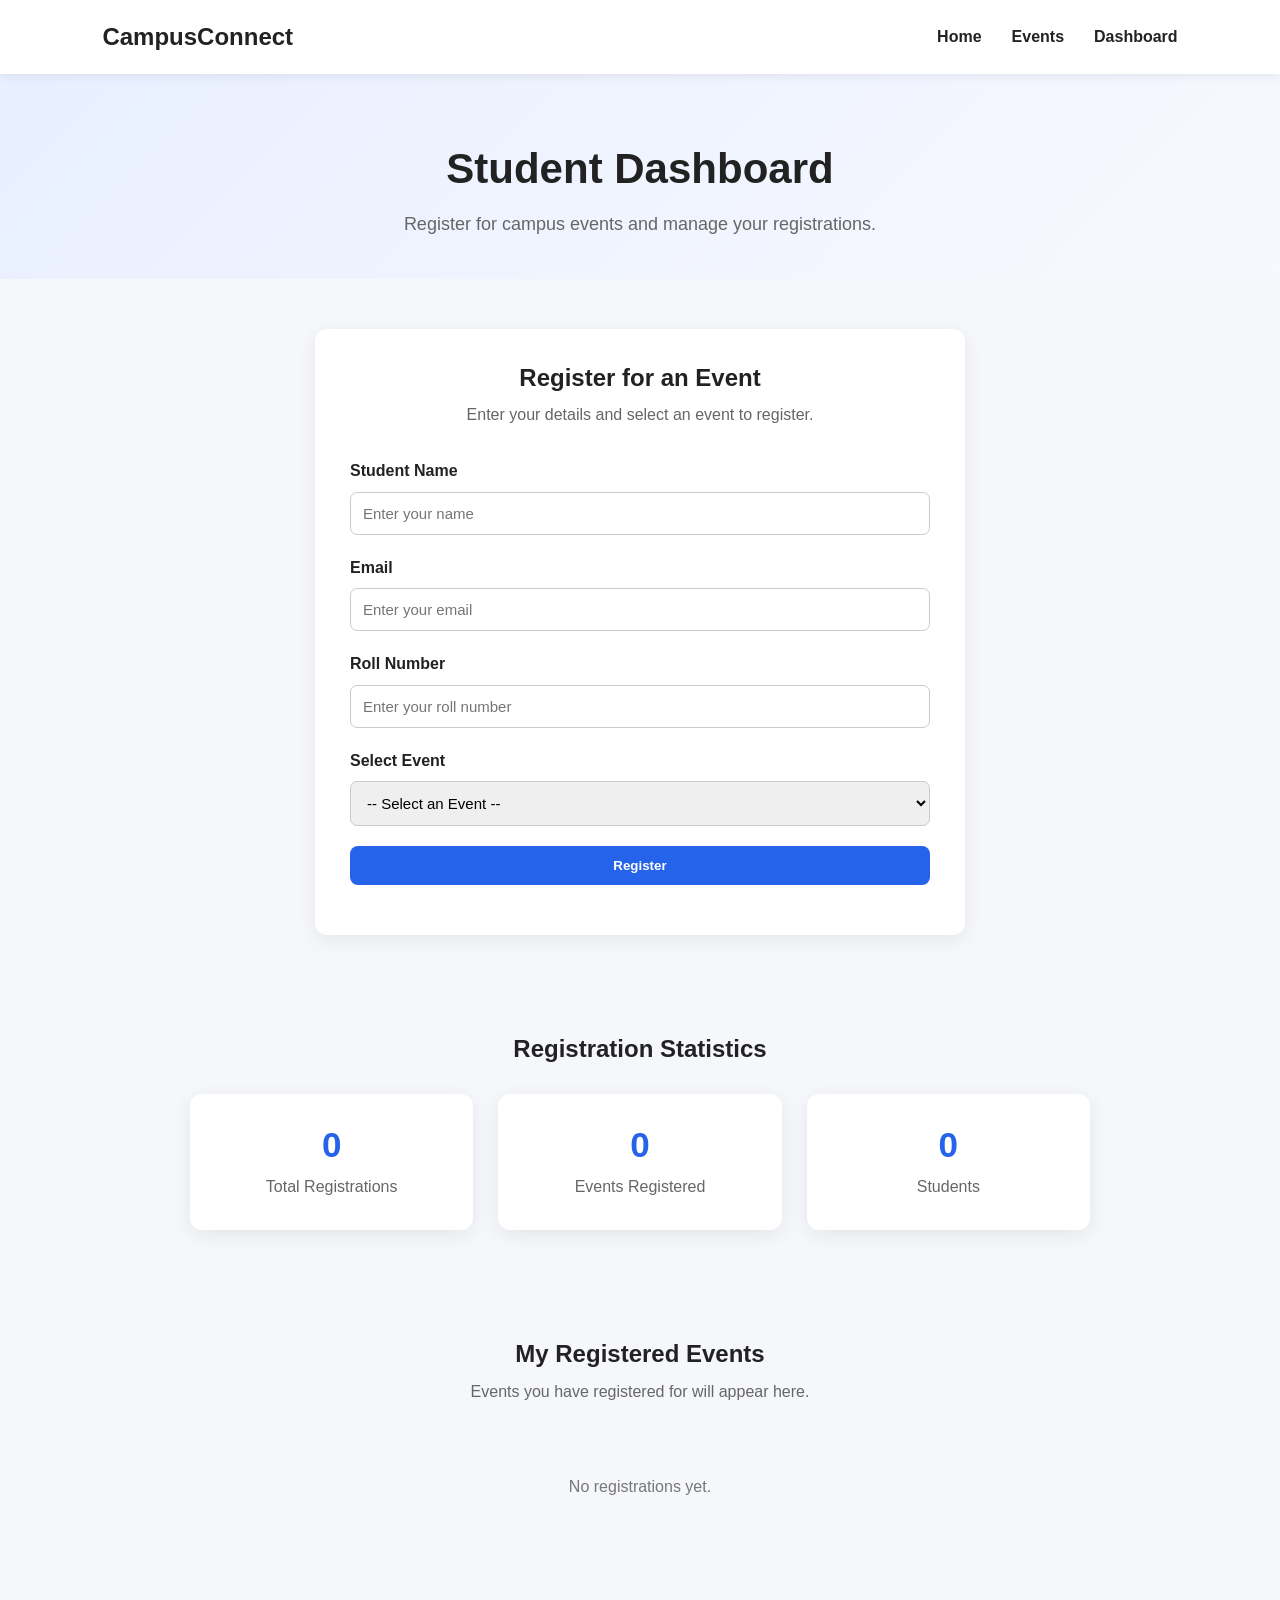
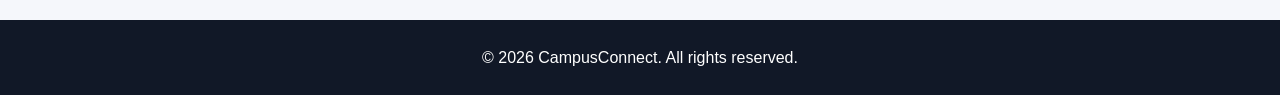
==== dashboard.html @ 4bb059a2 "Add student registration and dashboard" ====
<!DOCTYPE html>
<html lang="en">
<head>
    <meta charset="UTF-8">
    <meta name="viewport" content="width=device-width, initial-scale=1.0">

    <title>Student Dashboard - CampusConnect</title>

    <link rel="stylesheet" href="css/style.css">
    <link rel="stylesheet" href="css/dashboard.css">
</head>

<body>

    <!-- Navigation -->
    <nav class="navbar">
        <div class="logo">CampusConnect</div>

        <div class="nav-links">
            <a href="index.html">Home</a>
            <a href="events.html">Events</a>
            <a href="dashboard.html">Dashboard</a>
        </div>
    </nav>


    <!-- Dashboard Header -->
    <section class="dashboard-header">

        <h1>Student Dashboard</h1>

        <p>
            Register for campus events and manage your registrations.
        </p>

    </section>


    <!-- Registration Section -->
    <section class="registration-section">

        <div class="registration-card">

            <h2>Register for an Event</h2>

            <p class="form-description">
                Enter your details and select an event to register.
            </p>

            <form id="registrationForm">

                <div class="form-group">

                    <label for="studentName">
                        Student Name
                    </label>

                    <input
                        type="text"
                        id="studentName"
                        placeholder="Enter your name"
                        required
                    >

                </div>


                <div class="form-group">

                    <label for="studentEmail">
                        Email
                    </label>

                    <input
                        type="email"
                        id="studentEmail"
                        placeholder="Enter your email"
                        required
                    >

                </div>


                <div class="form-group">

                    <label for="rollNumber">
                        Roll Number
                    </label>

                    <input
                        type="text"
                        id="rollNumber"
                        placeholder="Enter your roll number"
                        required
                    >

                </div>


                <div class="form-group">

                    <label for="eventSelect">
                        Select Event
                    </label>

                    <select id="eventSelect" required>

                        <option value="">
                            -- Select an Event --
                        </option>

                        <option value="CodeSprint 2026">
                            CodeSprint 2026
                        </option>

                        <option value="Campus Beats">
                            Campus Beats
                        </option>

                        <option value="AI Future Lab">
                            AI Future Lab
                        </option>

                        <option value="Inter College Cricket">
                            Inter College Cricket
                        </option>

                        <option value="Web Development Bootcamp">
                            Web Development Bootcamp
                        </option>

                        <option value="Photography Workshop">
                            Photography Workshop
                        </option>

                    </select>

                </div>


                <button type="submit" class="btn">
                    Register
                </button>

            </form>

            <p id="registrationMessage" class="registration-message"></p>

        </div>

    </section>


    <!-- Statistics -->
    <section class="statistics-section">

        <h2>Registration Statistics</h2>

        <div class="statistics-grid">

            <div class="stat-card">
                <h3 id="totalRegistrations">0</h3>
                <p>Total Registrations</p>
            </div>

            <div class="stat-card">
                <h3 id="uniqueEvents">0</h3>
                <p>Events Registered</p>
            </div>

            <div class="stat-card">
                <h3 id="studentCount">0</h3>
                <p>Students</p>
            </div>

        </div>

    </section>


    <!-- Registered Events -->
    <section class="registered-section">

        <h2>My Registered Events</h2>

        <p class="section-text">
            Events you have registered for will appear here.
        </p>

        <div id="registeredEvents" class="registered-events">

        </div>

        <p id="emptyMessage" class="empty-message">
            No registrations yet.
        </p>

    </section>


    <!-- Footer -->
    <footer>

        <p>
            © 2026 CampusConnect. All rights reserved.
        </p>

    </footer>


    <script src="js/dashboard.js"></script>

</body>

</html>
---- css/style.css ----
/* ================================
   General Styles
================================ */

* {
    margin: 0;
    padding: 0;
    box-sizing: border-box;
}

body {
    font-family: Arial, sans-serif;
    background-color: #f5f7fb;
    color: #222;
    line-height: 1.6;
}

a {
    text-decoration: none;
    color: inherit;
}

h1,
h2,
h3 {
    line-height: 1.2;
}


/* ================================
   Navigation Bar
================================ */

.navbar {
    background-color: #ffffff;

    display: flex;
    justify-content: space-between;
    align-items: center;

    padding: 18px 8%;

    box-shadow: 0 2px 10px rgba(0, 0, 0, 0.08);

    position: sticky;
    top: 0;

    z-index: 100;
}

.logo {
    font-size: 24px;
    font-weight: bold;
}

.nav-links {
    display: flex;
    gap: 30px;
}

.nav-links a {
    font-weight: 600;
    transition: 0.3s;
}

.nav-links a:hover {
    opacity: 0.6;
}


/* ================================
   Hero Section
================================ */

.hero {
    min-height: 500px;

    display: flex;
    justify-content: center;
    align-items: center;

    text-align: center;

    padding: 60px 20px;

    background: linear-gradient(
        135deg,
        #e8efff,
        #f8f9ff
    );
}

.hero-content {
    max-width: 750px;
}

.hero h1 {
    font-size: 52px;
    margin-bottom: 20px;
}

.hero p {
    font-size: 19px;
    color: #555;

    margin-bottom: 30px;
}


/* ================================
   Buttons
================================ */

.btn {
    display: inline-block;

    padding: 12px 24px;

    background-color: #2563eb;

    color: white;

    border-radius: 8px;

    font-weight: bold;

    border: none;

    cursor: pointer;

    transition: 0.3s;
}

.btn:hover {
    transform: translateY(-2px);

    opacity: 0.9;
}


/* ================================
   Section Common Styles
================================ */

.categories,
.events-section {
    padding: 70px 8%;
}

.categories h2,
.events-section h2 {
    text-align: center;

    font-size: 34px;

    margin-bottom: 10px;
}

.section-text {
    text-align: center;

    color: #666;

    margin-bottom: 40px;
}


/* ================================
   Category Grid
================================ */

.category-grid {
    display: grid;

    grid-template-columns:
        repeat(4, 1fr);

    gap: 25px;
}

.category-card {
    background-color: white;

    padding: 30px;

    border-radius: 12px;

    text-align: center;

    box-shadow:
        0 5px 20px
        rgba(0, 0, 0, 0.07);

    transition: 0.3s;
}

.category-card:hover {
    transform: translateY(-5px);
}

.category-icon {
    font-size: 40px;

    margin-bottom: 15px;
}

.category-card h3 {
    margin-bottom: 10px;
}

.category-card p {
    color: #666;

    font-size: 14px;
}


/* ================================
   Event Grid
================================ */

.event-grid {
    display: grid;

    grid-template-columns:
        repeat(3, 1fr);

    gap: 25px;
}

.event-card {
    background-color: white;

    padding: 30px;

    border-radius: 12px;

    box-shadow:
        0 5px 20px
        rgba(0, 0, 0, 0.07);

    transition: 0.3s;
}

.event-card:hover {
    transform: translateY(-5px);
}

.event-date {
    display: inline-block;

    padding: 6px 12px;

    background-color: #e8efff;

    color: #2563eb;

    border-radius: 20px;

    font-size: 13px;

    font-weight: bold;

    margin-bottom: 15px;
}

.event-card h3 {
    font-size: 22px;

    margin-bottom: 10px;
}

.event-category {
    font-weight: bold;

    margin-bottom: 12px;
}

.event-card > p:not(.event-category) {
    color: #666;

    margin-bottom: 20px;
}


/* ================================
   Footer
================================ */

footer {
    background-color: #111827;

    color: white;

    text-align: center;

    padding: 25px;

    margin-top: 30px;
}


/* ================================
   Original Responsive Design
================================ */

@media (max-width: 900px) {

    .category-grid {
        grid-template-columns:
            repeat(2, 1fr);
    }

    .event-grid {
        grid-template-columns:
            repeat(2, 1fr);
    }

    .hero h1 {
        font-size: 42px;
    }
}


/* ================================
   Member 2 - Responsive UI
================================ */

@media (max-width: 768px) {

    .navbar {
        flex-direction: column;
        gap: 15px;
        padding: 15px;
    }

    .nav-links {
        flex-direction: column;
        gap: 10px;
        text-align: center;
    }

    .hero {
        padding: 50px 20px;
        text-align: center;
    }

    .hero h1 {
        font-size: 32px;
    }

    .hero p {
        font-size: 16px;
    }

    .categories {
        grid-template-columns: 1fr;
        padding: 20px;
    }

    .event-grid {
        grid-template-columns: 1fr;
        padding: 20px;
    }

    .event-card {
        width: 100%;
    }

    .btn {
        width: 100%;
        text-align: center;
    }
}


/* ================================
   Small Mobile Devices
================================ */

@media (max-width: 600px) {

    .navbar {
        flex-direction: column;
        gap: 15px;
    }

    .nav-links {
        gap: 15px;
        font-size: 14px;
    }

    .hero {
        min-height: 400px;
        padding: 40px 15px;
    }

    .hero h1 {
        font-size: 34px;
    }

    .hero p {
        font-size: 16px;
    }

    .category-grid,
    .event-grid {
        grid-template-columns: 1fr;
    }

    .categories,
    .events-section {
        padding: 50px 5%;
    }

    .event-card {
        padding: 15px;
    }
}


/* ================================
   Extra Small Mobile Devices
================================ */

@media (max-width: 480px) {

    .hero h1 {
        font-size: 26px;
    }

    .hero p {
        font-size: 14px;
    }

    .navbar {
        padding: 10px;
    }

    .nav-links {
        gap: 8px;
    }
}


/* =========================================
   MEMBER 3 - SEARCH AND EVENT DETAILS
========================================= */

.event-controls {
    max-width: 1000px;
    margin: 40px auto 20px;
    padding: 20px;
    text-align: center;
}

.event-controls h2 {
    margin-bottom: 20px;
}

#searchInput {
    width: 100%;
    max-width: 600px;
    padding: 14px 18px;
    border: 1px solid #ccc;
    border-radius: 8px;
    font-size: 16px;
    margin-bottom: 20px;
}

.filter-buttons {
    display: flex;
    justify-content: center;
    flex-wrap: wrap;
    gap: 10px;
}

.filter-btn {
    padding: 10px 18px;
    border: none;
    border-radius: 6px;
    cursor: pointer;
    background: #eee;
    font-size: 15px;
}

.filter-btn:hover {
    opacity: 0.8;
}

.filter-btn.active {
    background: #333;
    color: white;
}

.details-btn {
    border: none;
    cursor: pointer;
    margin-right: 8px;
}

.no-results {
    display: none;
    text-align: center;
    font-size: 18px;
    margin: 30px 0;
}


/* ================================
   Event Details Popup
================================ */

.details-modal {
    display: none;
    position: fixed;
    inset: 0;
    background: rgba(0, 0, 0, 0.6);
    justify-content: center;
    align-items: center;
    padding: 20px;
    z-index: 1000;
}

.details-box {
    position: relative;
    width: 100%;
    max-width: 500px;
    background: white;
    padding: 30px;
    border-radius: 10px;
    text-align: center;
}

.details-box h2 {
    margin-bottom: 15px;
}

.details-box p {
    margin: 10px 0;
}

.close-btn {
    position: absolute;
    top: 10px;
    right: 15px;
    border: none;
    background: none;
    font-size: 28px;
    cursor: pointer;
}


/* ================================
   Member 3 - Mobile Details
================================ */

@media (max-width: 600px) {

    .event-controls {
        padding: 15px;
    }

    #searchInput {
        font-size: 14px;
    }

    .filter-buttons {
        flex-direction: column;
        align-items: stretch;
    }

    .filter-btn {
        width: 100%;
    }

    .details-box {
        padding: 25px 20px;
    }
}
---- css/dashboard.css ----
/* =========================================
   MEMBER 4 - STUDENT DASHBOARD
========================================= */


/* Dashboard Header */

.dashboard-header {
    text-align: center;
    padding: 70px 20px 40px;
    background: linear-gradient(
        135deg,
        #e8efff,
        #f8f9ff
    );
}

.dashboard-header h1 {
    font-size: 42px;
    margin-bottom: 15px;
}

.dashboard-header p {
    color: #666;
    font-size: 18px;
}


/* Registration Section */

.registration-section {
    padding: 50px 8%;
}

.registration-card {
    max-width: 650px;
    margin: auto;

    background-color: white;

    padding: 35px;

    border-radius: 12px;

    box-shadow:
        0 5px 20px
        rgba(0, 0, 0, 0.07);
}

.registration-card h2 {
    text-align: center;
    margin-bottom: 10px;
}

.form-description {
    text-align: center;
    color: #666;
    margin-bottom: 30px;
}


/* Form */

.form-group {
    margin-bottom: 20px;
}

.form-group label {
    display: block;

    font-weight: bold;

    margin-bottom: 8px;
}

.form-group input,
.form-group select {
    width: 100%;

    padding: 12px;

    border: 1px solid #ccc;

    border-radius: 7px;

    font-size: 15px;

    outline: none;
}

.form-group input:focus,
.form-group select:focus {
    border-color: #2563eb;
}

.registration-card .btn {
    width: 100%;
}


/* Registration Message */

.registration-message {
    text-align: center;

    margin-top: 15px;

    font-weight: bold;
}


/* Statistics */

.statistics-section {
    padding: 50px 8%;

    background-color: #f5f7fb;
}

.statistics-section h2 {
    text-align: center;

    margin-bottom: 30px;
}

.statistics-grid {
    max-width: 900px;

    margin: auto;

    display: grid;

    grid-template-columns:
        repeat(3, 1fr);

    gap: 25px;
}

.stat-card {
    background-color: white;

    padding: 30px;

    text-align: center;

    border-radius: 12px;

    box-shadow:
        0 5px 20px
        rgba(0, 0, 0, 0.07);
}

.stat-card h3 {
    font-size: 35px;

    color: #2563eb;

    margin-bottom: 8px;
}

.stat-card p {
    color: #666;
}


/* Registered Events */

.registered-section {
    padding: 60px 8%;
}

.registered-section h2 {
    text-align: center;

    margin-bottom: 10px;
}

.registered-events {
    max-width: 900px;

    margin: 30px auto;

    display: grid;

    grid-template-columns:
        repeat(2, 1fr);

    gap: 20px;
}

.registered-card {
    background-color: white;

    padding: 25px;

    border-radius: 10px;

    box-shadow:
        0 5px 20px
        rgba(0, 0, 0, 0.07);
}

.registered-card h3 {
    margin-bottom: 12px;
}

.registered-card p {
    color: #666;

    margin: 6px 0;
}

.unregister-btn {
    margin-top: 15px;

    padding: 9px 15px;

    border: none;

    border-radius: 6px;

    cursor: pointer;

    background-color: #dc2626;

    color: white;

    font-weight: bold;
}

.unregister-btn:hover {
    opacity: 0.85;
}


/* Empty Message */

.empty-message {
    text-align: center;

    color: #777;

    margin: 30px;
}


/* Mobile */

@media (max-width: 700px) {

    .dashboard-header h1 {
        font-size: 32px;
    }

    .registration-section,
    .statistics-section,
    .registered-section {
        padding: 40px 5%;
    }

    .registration-card {
        padding: 25px;
    }

    .statistics-grid {
        grid-template-columns: 1fr;
    }

    .registered-events {
        grid-template-columns: 1fr;
    }
}
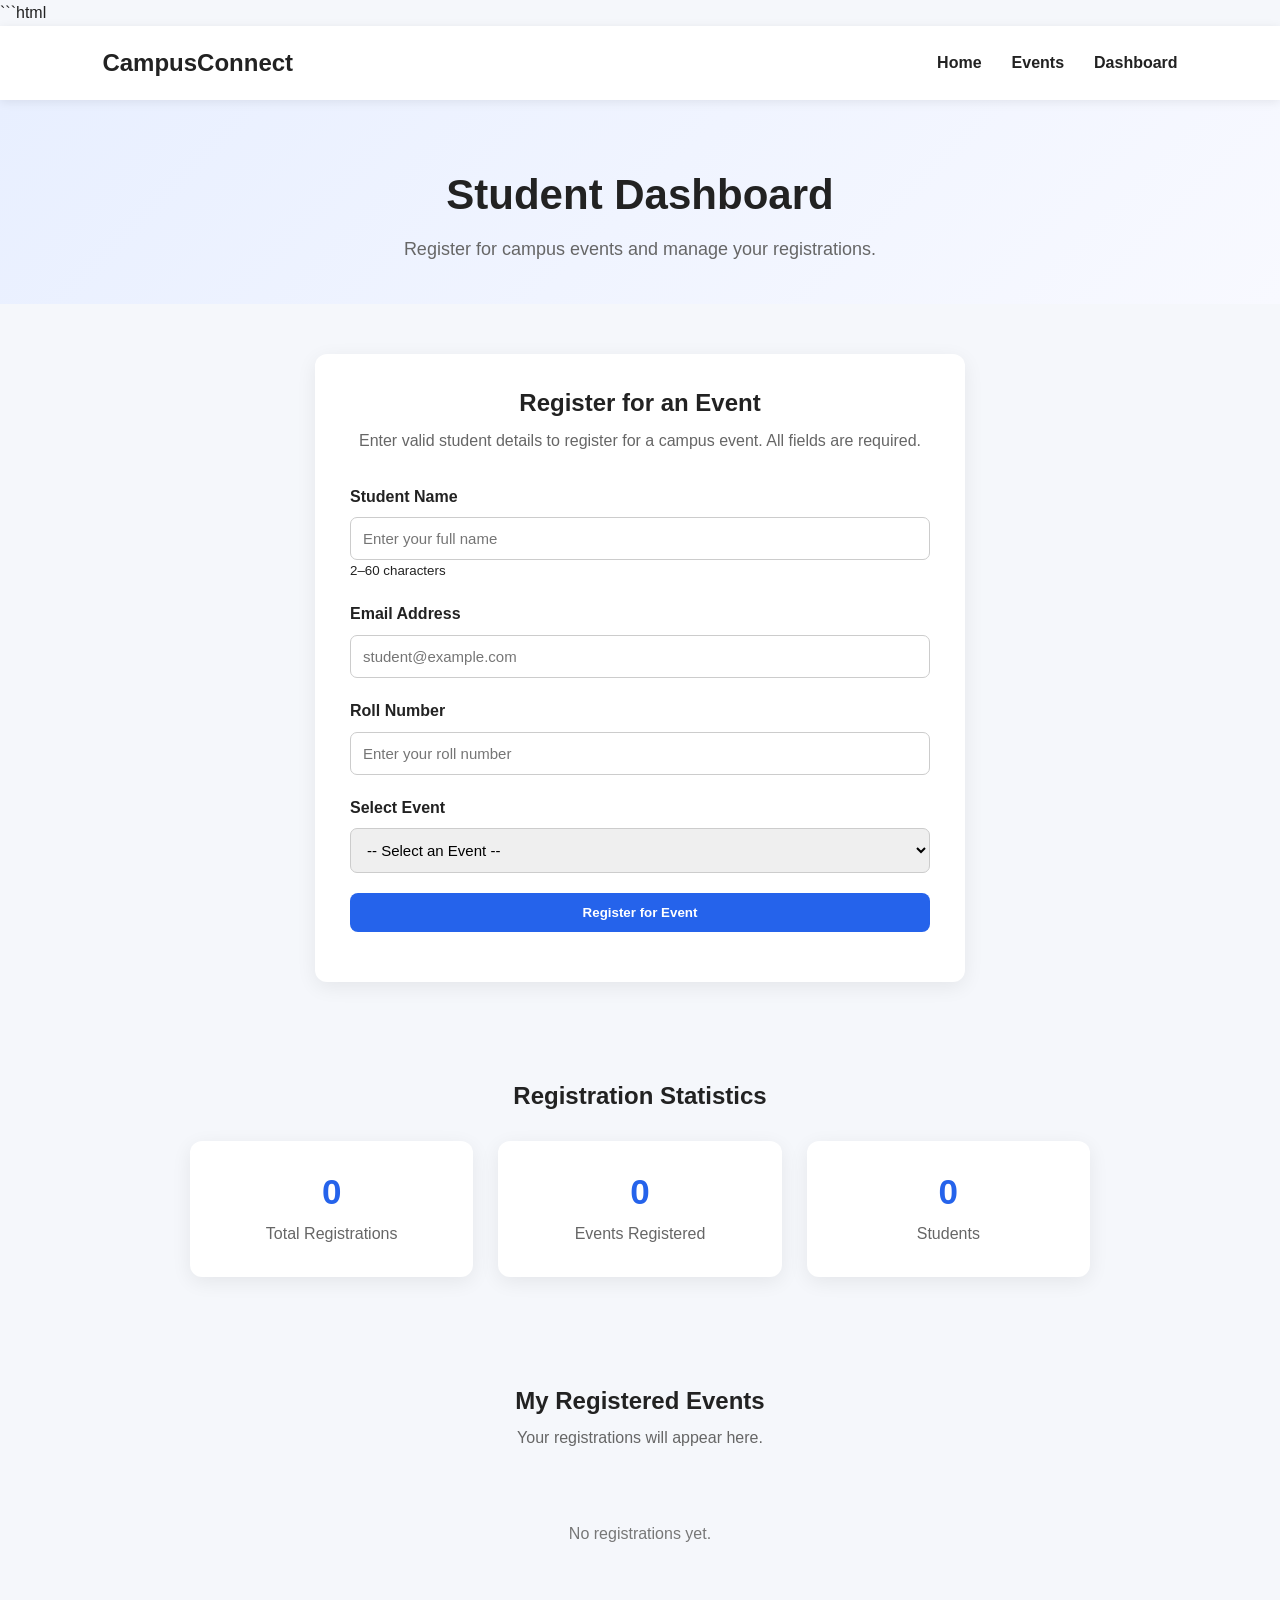
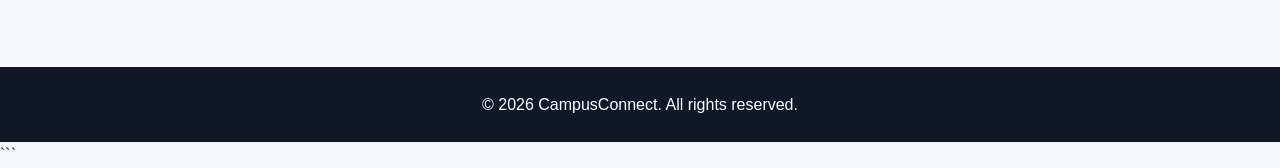
==== commit 197eb83e: "Improve dashboard registration validation" ====
--- a/dashboard.html
+++ b/dashboard.html
@@ -1,3 +1,4 @@
+```html
 <!DOCTYPE html>
 <html lang="en">
 <head>
@@ -23,137 +24,99 @@
         </div>
     </nav>
 
-
     <!-- Dashboard Header -->
     <section class="dashboard-header">
-
         <h1>Student Dashboard</h1>
-
-        <p>
-            Register for campus events and manage your registrations.
-        </p>
-
+        <p>Register for campus events and manage your registrations.</p>
     </section>
-
 
     <!-- Registration Section -->
     <section class="registration-section">
-
         <div class="registration-card">
 
             <h2>Register for an Event</h2>
 
             <p class="form-description">
-                Enter your details and select an event to register.
+                Enter valid student details to register for a campus event.
+                All fields are required.
             </p>
 
-            <form id="registrationForm">
+            <form id="registrationForm" novalidate>
 
                 <div class="form-group">
-
-                    <label for="studentName">
-                        Student Name
-                    </label>
-
+                    <label for="studentName">Student Name</label>
                     <input
                         type="text"
                         id="studentName"
-                        placeholder="Enter your name"
+                        name="studentName"
+                        placeholder="Enter your full name"
+                        minlength="2"
+                        maxlength="60"
+                        autocomplete="name"
                         required
                     >
-
+                    <small id="nameHint" class="field-hint">
+                        2–60 characters
+                    </small>
                 </div>
 
-
                 <div class="form-group">
-
-                    <label for="studentEmail">
-                        Email
-                    </label>
-
+                    <label for="studentEmail">Email Address</label>
                     <input
                         type="email"
                         id="studentEmail"
-                        placeholder="Enter your email"
+                        name="studentEmail"
+                        placeholder="student@example.com"
+                        autocomplete="email"
                         required
                     >
-
                 </div>
 
-
                 <div class="form-group">
-
-                    <label for="rollNumber">
-                        Roll Number
-                    </label>
-
+                    <label for="rollNumber">Roll Number</label>
                     <input
                         type="text"
                         id="rollNumber"
+                        name="rollNumber"
                         placeholder="Enter your roll number"
+                        minlength="2"
+                        maxlength="20"
+                        autocomplete="off"
                         required
                     >
-
                 </div>
 
-
                 <div class="form-group">
-
-                    <label for="eventSelect">
-                        Select Event
-                    </label>
-
-                    <select id="eventSelect" required>
-
-                        <option value="">
-                            -- Select an Event --
-                        </option>
-
-                        <option value="CodeSprint 2026">
-                            CodeSprint 2026
-                        </option>
-
-                        <option value="Campus Beats">
-                            Campus Beats
-                        </option>
-
-                        <option value="AI Future Lab">
-                            AI Future Lab
-                        </option>
-
-                        <option value="Inter College Cricket">
-                            Inter College Cricket
-                        </option>
-
-                        <option value="Web Development Bootcamp">
-                            Web Development Bootcamp
-                        </option>
-
-                        <option value="Photography Workshop">
-                            Photography Workshop
-                        </option>
-
+                    <label for="eventSelect">Select Event</label>
+                    <select id="eventSelect" name="eventSelect" required>
+                        <option value="">-- Select an Event --</option>
+                        <option value="CodeSprint 2026">CodeSprint 2026</option>
+                        <option value="Campus Beats">Campus Beats</option>
+                        <option value="AI Future Lab">AI Future Lab</option>
+                        <option value="Inter College Cricket">Inter College Cricket</option>
+                        <option value="Web Development Bootcamp">Web Development Bootcamp</option>
+                        <option value="Photography Workshop">Photography Workshop</option>
                     </select>
-
                 </div>
 
-
                 <button type="submit" class="btn">
-                    Register
+                    Register for Event
                 </button>
 
             </form>
 
-            <p id="registrationMessage" class="registration-message"></p>
+            <p
+                id="registrationMessage"
+                class="registration-message"
+                role="status"
+                aria-live="polite"
+            ></p>
 
         </div>
-
     </section>
 
-
-    <!-- Statistics -->
+    <!-- Registration Statistics -->
     <section class="statistics-section">
-
         <h2>Registration Statistics</h2>
 
         <div class="statistics-grid">
@@ -174,42 +137,34 @@
             </div>
 
         </div>
-
     </section>
-
 
     <!-- Registered Events -->
     <section class="registered-section">
-
         <h2>My Registered Events</h2>
 
         <p class="section-text">
-            Events you have registered for will appear here.
+            Your registrations will appear here.
         </p>
 
-        <div id="registeredEvents" class="registered-events">
-
-        </div>
+        <div
+            id="registeredEvents"
+            class="registered-events"
+            aria-live="polite"
+        ></div>
 
         <p id="emptyMessage" class="empty-message">
             No registrations yet.
         </p>
-
     </section>
-
 
     <!-- Footer -->
     <footer>
-
-        <p>
-            © 2026 CampusConnect. All rights reserved.
-        </p>
-
+        <p>© 2026 CampusConnect. All rights reserved.</p>
     </footer>
-
 
     <script src="js/dashboard.js"></script>
 
 </body>
-
-</html>+</html>
+```
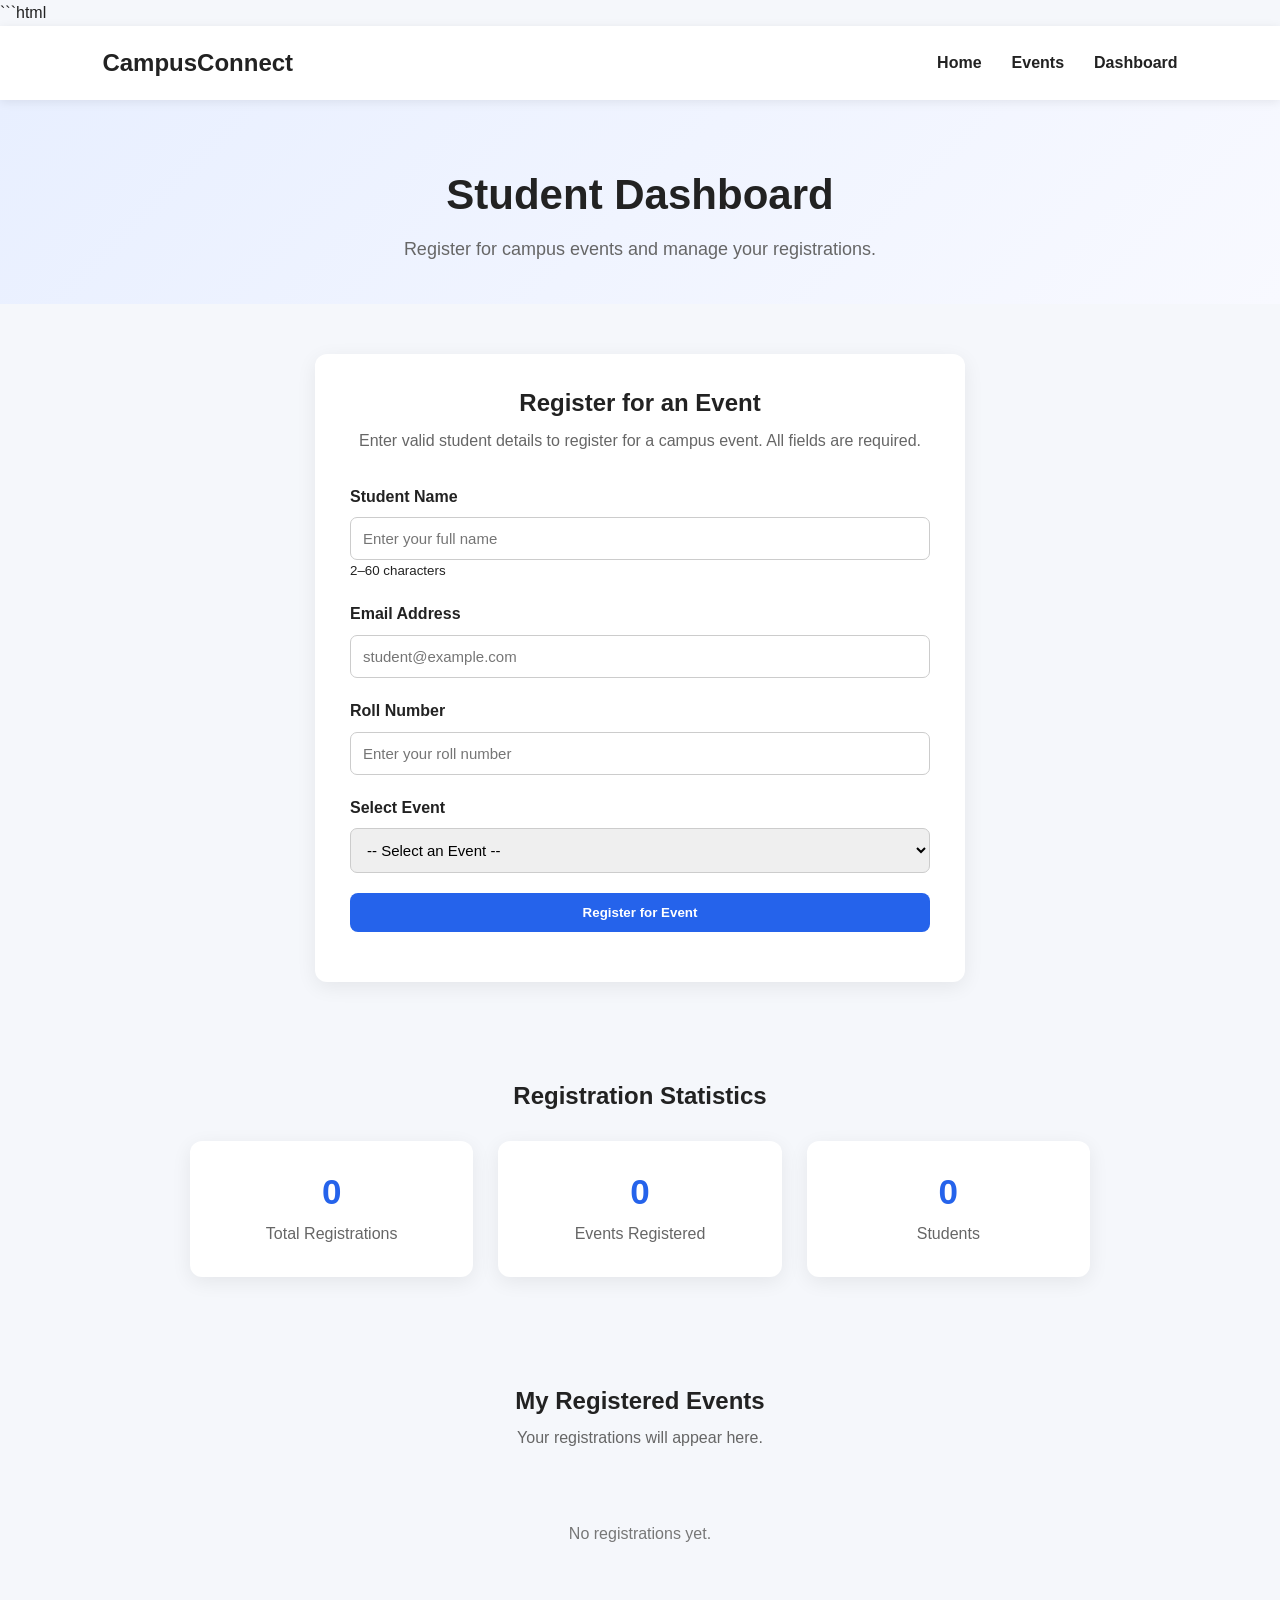
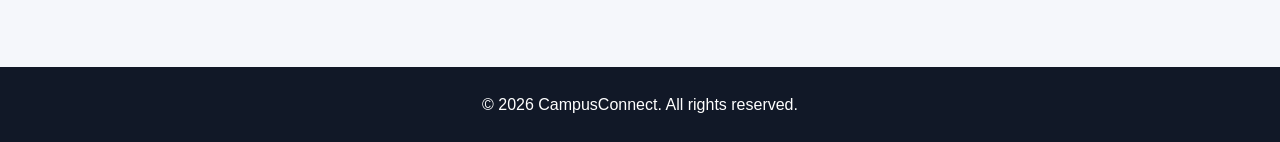
==== commit 39ee7944: "Merge main into registration dashboard" ====
--- a/dashboard.html
+++ b/dashboard.html
@@ -6,6 +6,10 @@
     <meta name="viewport" content="width=device-width, initial-scale=1.0">
 
     <title>Student Dashboard - CampusConnect</title>
+
+
+
+    <h1>  </h1>
 
     <link rel="stylesheet" href="css/style.css">
     <link rel="stylesheet" href="css/dashboard.css">
@@ -167,4 +171,3 @@
 
 </body>
 </html>
-```
